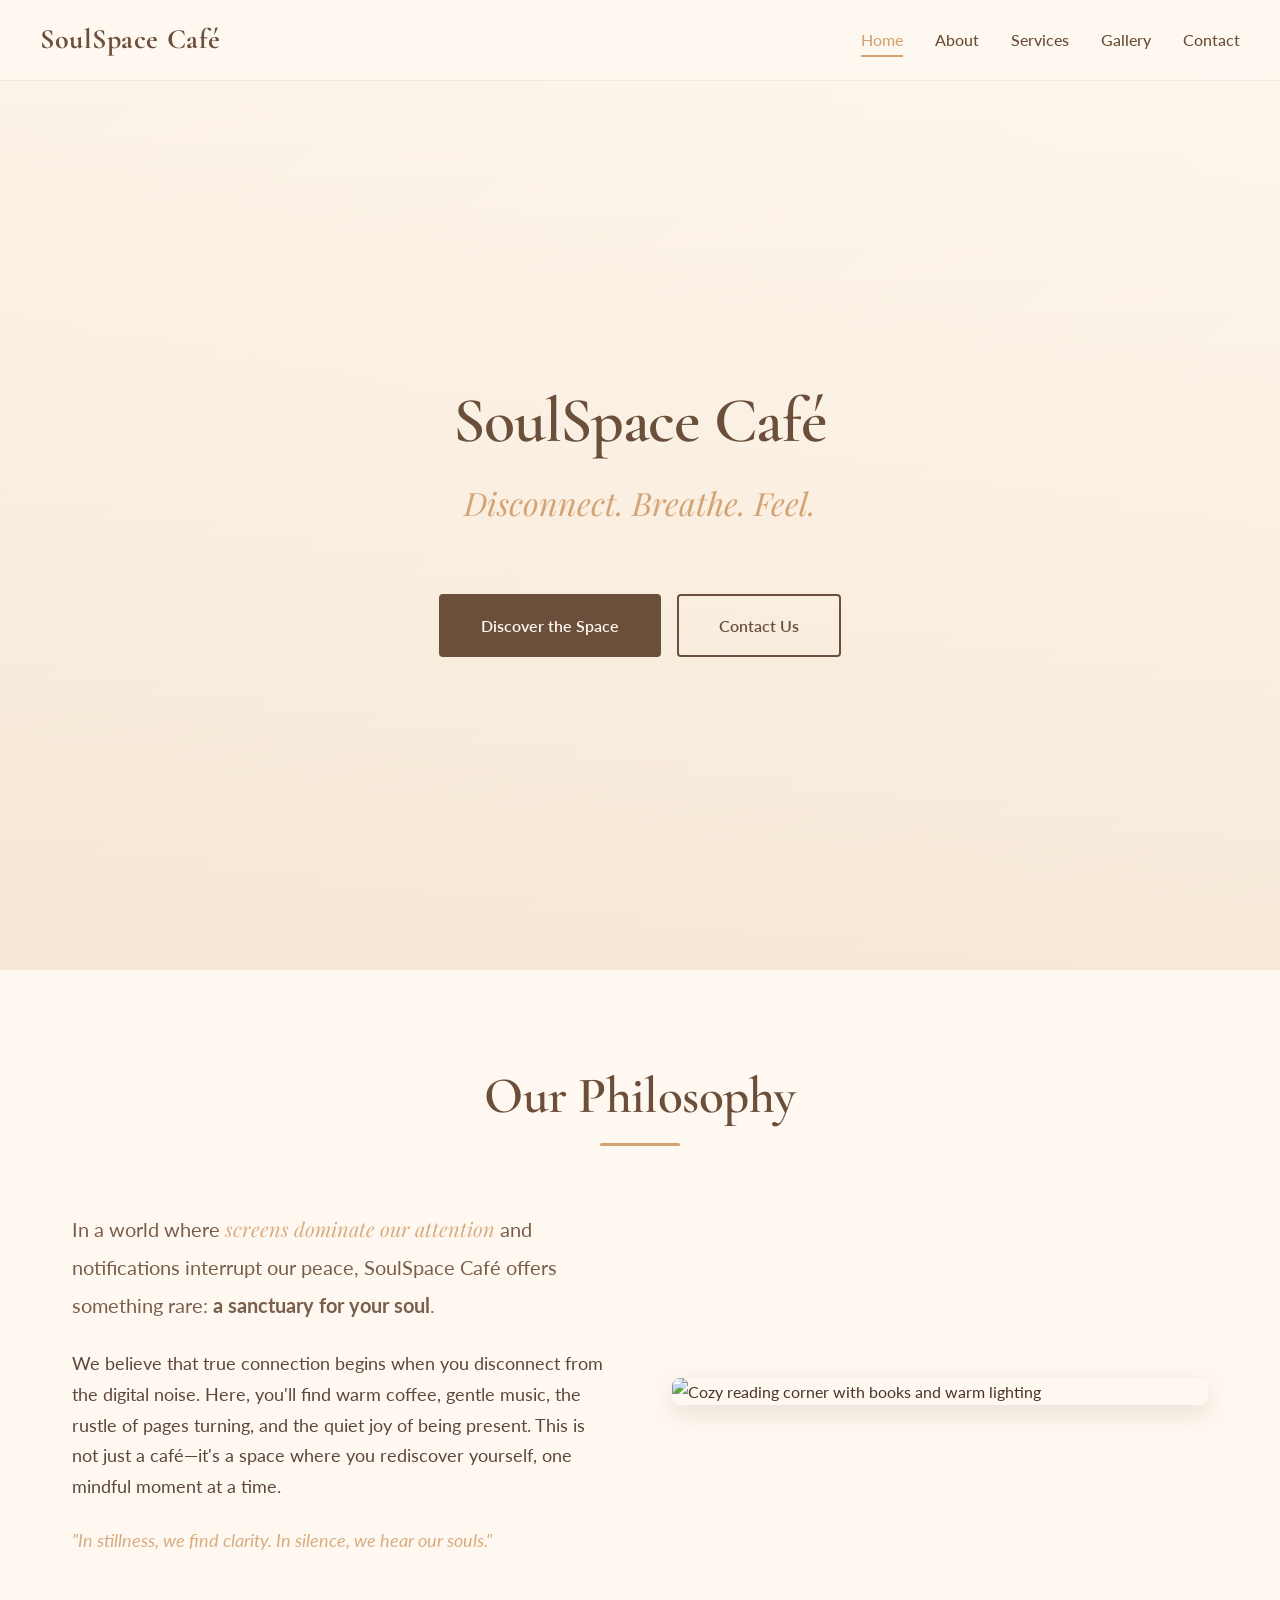
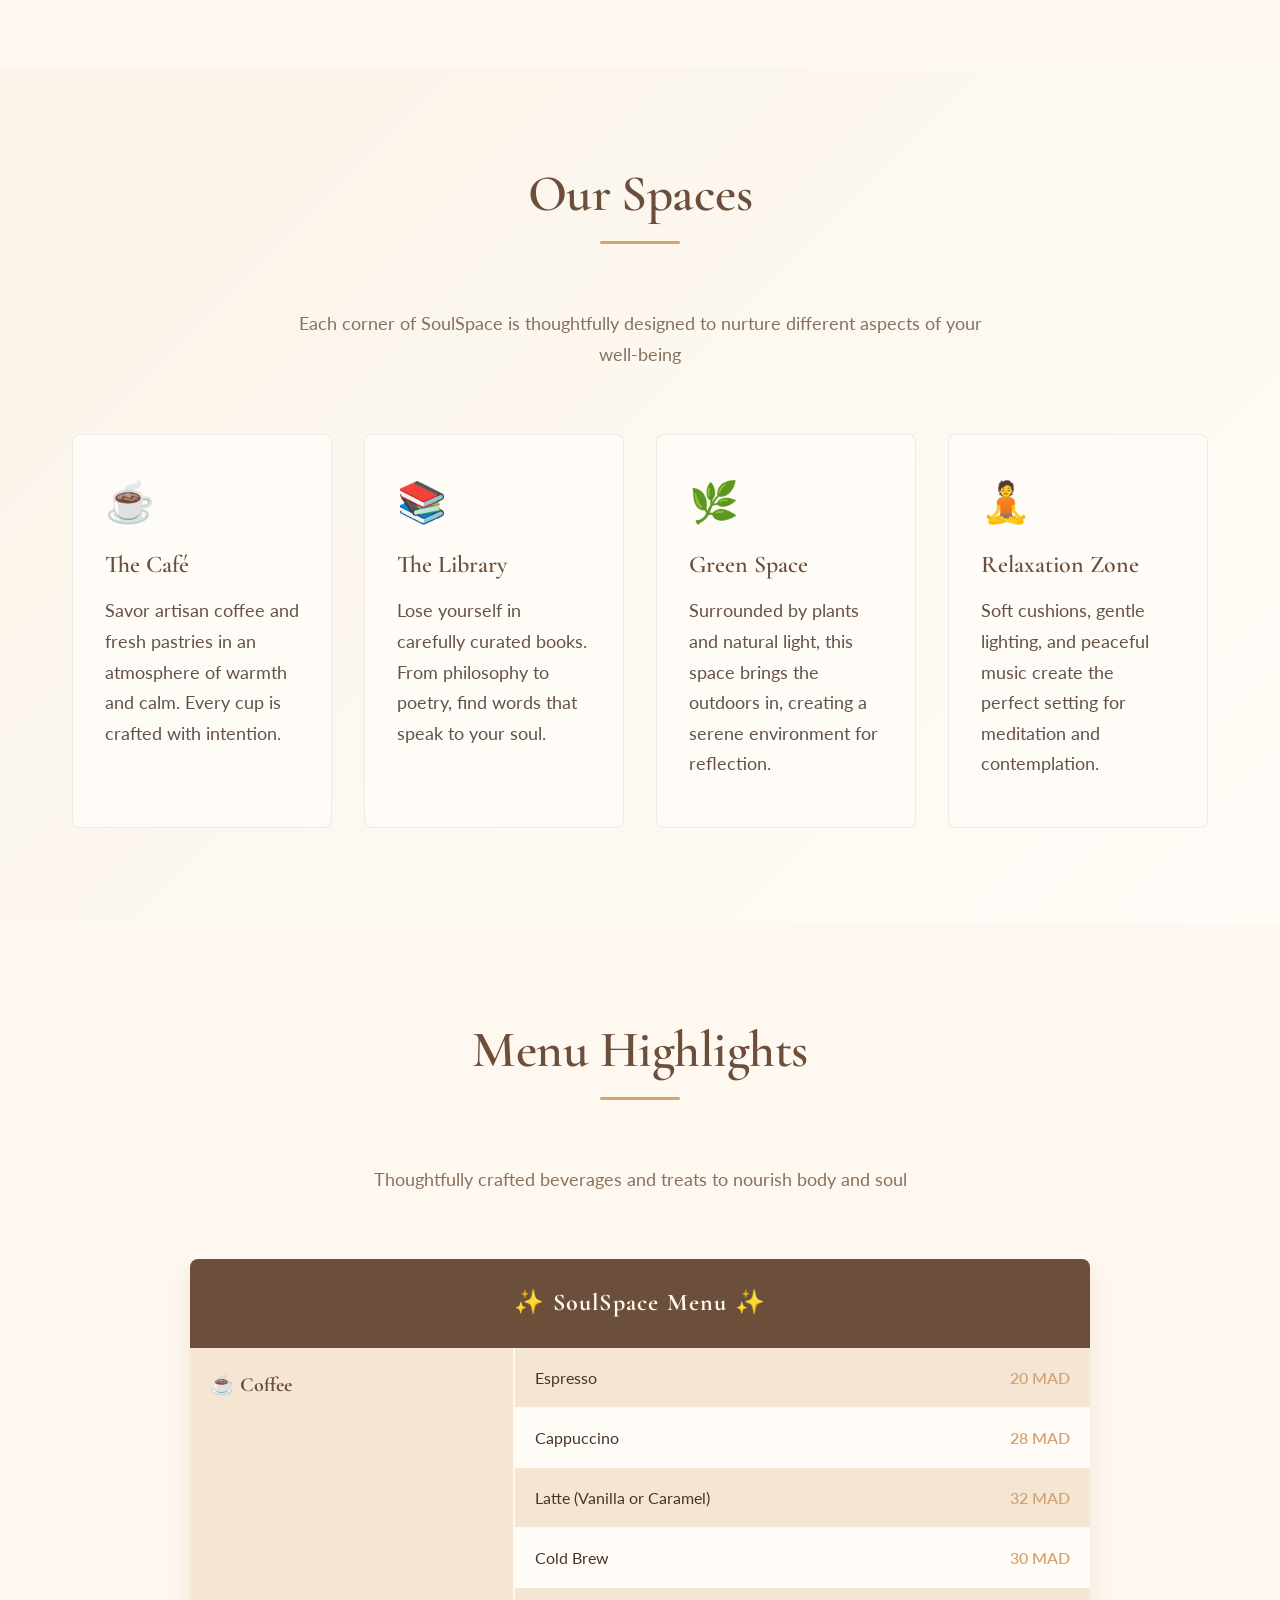
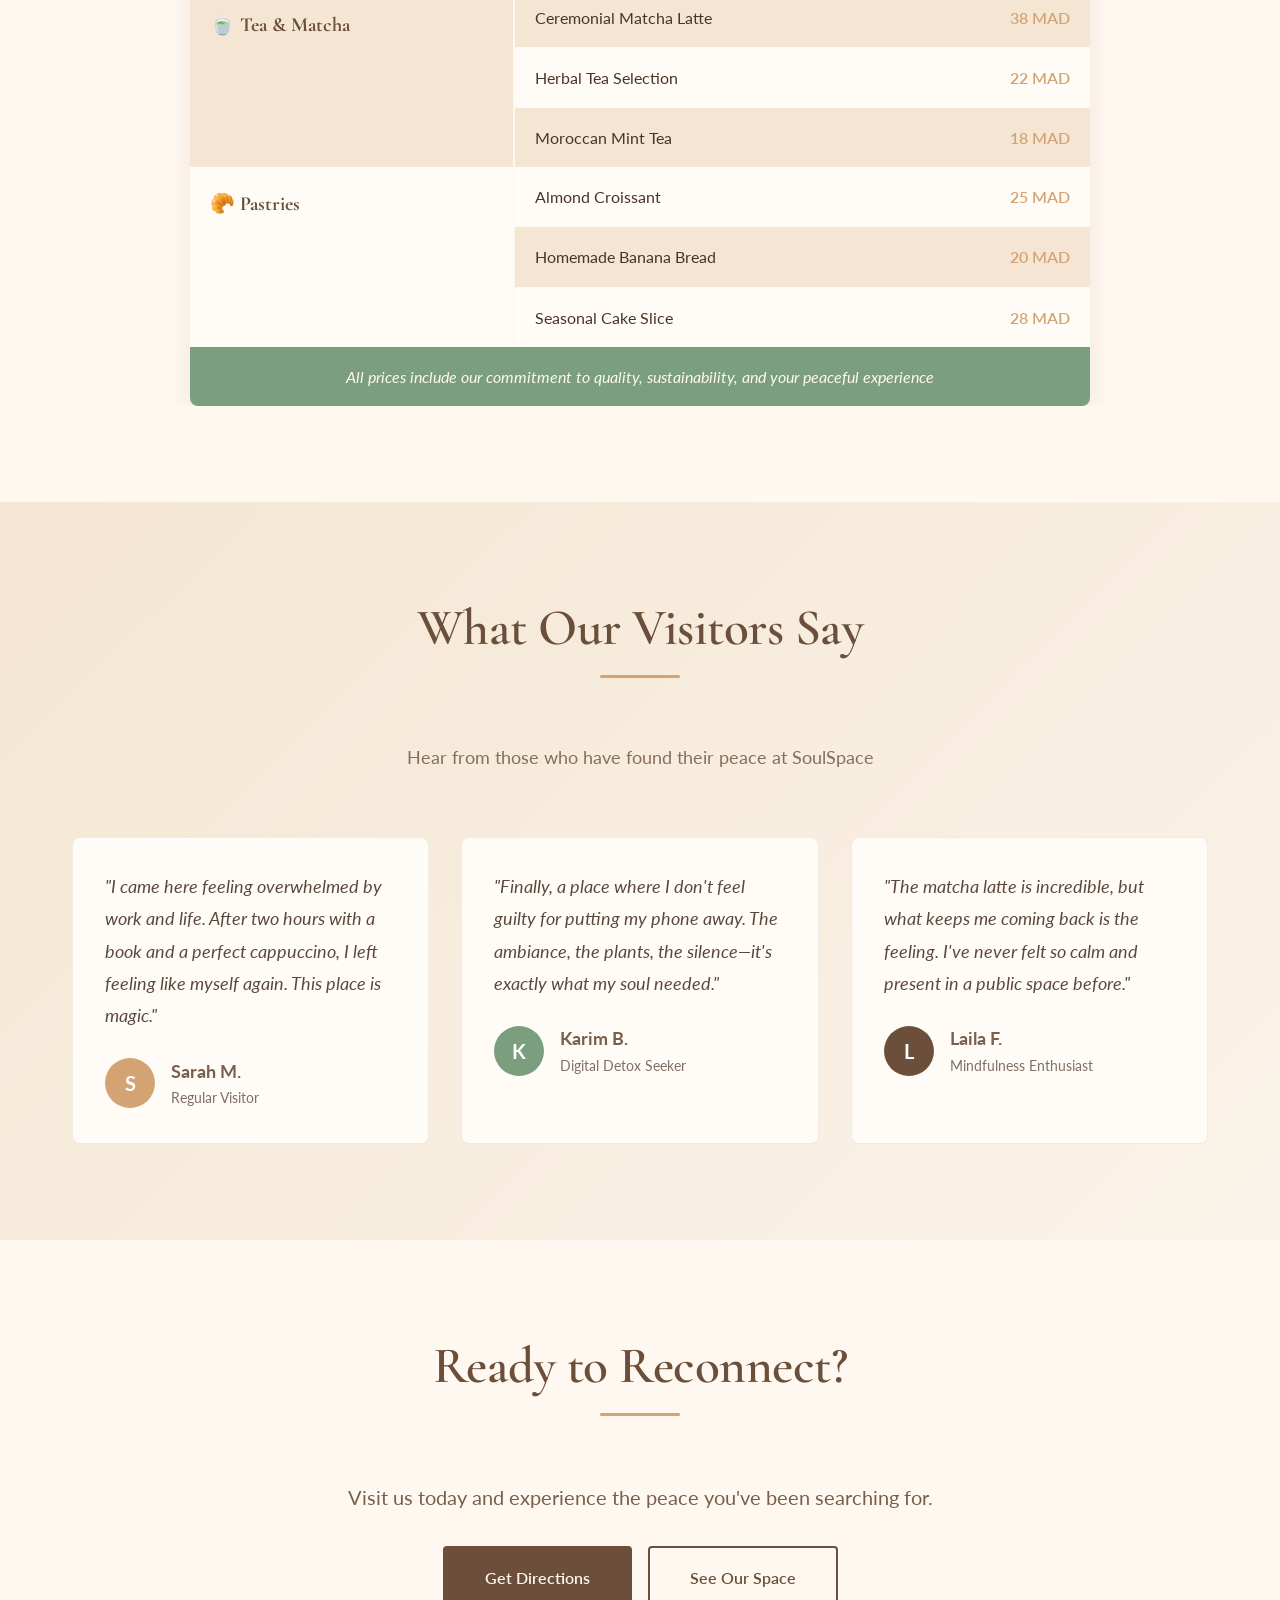
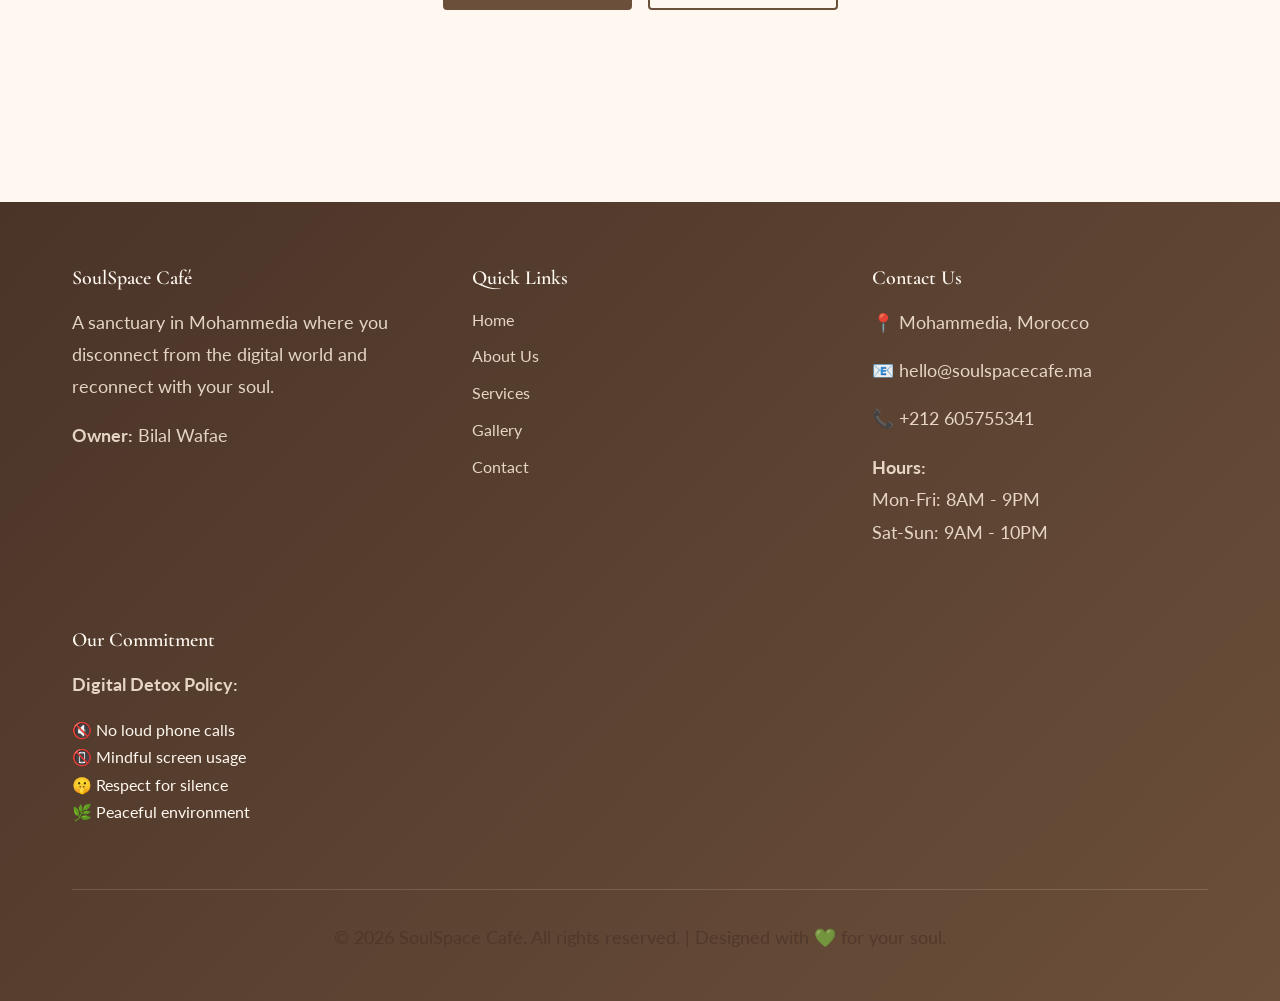
==== index.html @ 5d222eb5 "Add files via upload" ====
<!DOCTYPE html>
<html lang="en">

<head>
  <!-- Meta Tags -->
  <meta charset="UTF-8">
  <meta name="viewport" content="width=device-width, initial-scale=1.0">
  <meta http-equiv="X-UA-Compatible" content="IE=edge">

  <!-- SEO Meta Tags -->
  <title>SoulSpace Café - Disconnect. Breathe. Feel. | Mohammedia, Morocco</title>
  <meta name="description"
    content="A cozy café in Mohammedia where you disconnect from the digital world and reconnect with your soul. Experience mindful coffee, books, and peaceful moments.">
  <meta name="keywords"
    content="café, coffee, Mohammedia, Morocco, digital detox, peaceful café, cozy space, mindful coffee, reading space">
  <meta name="author" content="Bilal Wafae">

  <!-- Open Graph Meta Tags -->
  <meta property="og:title" content="SoulSpace Café - Disconnect. Breathe. Feel.">
  <meta property="og:description"
    content="A space to disconnect from the digital world and reconnect with your soul in Mohammedia, Morocco.">
  <meta property="og:type" content="website">
  <meta property="og:url" content="https://soulspacecafe.com">
  <meta property="og:image" content="images/soulspace-og-image.jpg">

  <!-- Favicon -->
  <link rel="icon" type="image/png" href="favicon.png">

  <!-- Google Fonts -->
  <link rel="preconnect" href="https://fonts.googleapis.com">
  <link rel="preconnect" href="https://fonts.gstatic.com" crossorigin>
  <link
    href="https://fonts.googleapis.com/css2?family=Cormorant+Garamond:wght@400;600;700&family=Lato:wght@300;400;700&family=Playfair+Display:ital,wght@0,400;1,400&display=swap"
    rel="stylesheet">

  <!-- Stylesheet -->
  <link rel="stylesheet" href="styles.css">
</head>

<body>
  <!-- Navigation Bar -->
  <nav class="navbar" id="navbar">
    <div class="nav-container">
      <a href="index.html" class="logo">SoulSpace Café</a>

      <!-- Mobile Menu Toggle -->
      <button class="menu-toggle" id="menuToggle" aria-label="Toggle navigation menu">
        <span></span>
        <span></span>
        <span></span>
      </button>

      <!-- Navigation Links -->
      <ul class="nav-links" id="navLinks">
        <li><a href="index.html" class="active">Home</a></li>
        <li><a href="about.html">About</a></li>
        <li><a href="services.html">Services</a></li>
        <li><a href="gallery.html">Gallery</a></li>
        <li><a href="contact.html">Contact</a></li>
      </ul>
    </div>
  </nav>

  <!-- Hero Section -->
  <section class="hero">
    <!-- Background Video -->
    <video class="hero-video" autoplay muted loop playsinline>
      <source src="videos/cafe-ambiance.mp4" type="video/mp4">
      <!-- Fallback image if video doesn't load -->
      <img src="images/hero-fallback.jpg" alt="Cozy café atmosphere" class="hero-background">
    </video>

    <!-- Overlay -->
    <div class="hero-overlay"></div>

    <!-- Hero Content -->
    <div class="hero-content">
      <h1 class="hero-title">SoulSpace Café</h1>
      <p class="hero-subtitle">Disconnect. Breathe. Feel.</p>
      <div class="hero-buttons">
        <a href="#philosophy" class="btn btn-primary">Discover the Space</a>
        <a href="contact.html" class="btn btn-secondary">Contact Us</a>
      </div>
    </div>
  </section>

  <!-- Our Philosophy Section -->
  <section id="philosophy" class="section">
    <div class="container">
      <h2 class="section-title">Our Philosophy</h2>
      <div class="grid grid-2" style="align-items: center; gap: 4rem;">
        <!-- Philosophy Text -->
        <div class="reveal">
          <p style="font-size: 1.25rem; line-height: 1.9; color: var(--brown);">
            In a world where <span class="accent-text">screens dominate our attention</span> and
            notifications interrupt our peace, SoulSpace Café offers something rare:
            <strong>a sanctuary for your soul</strong>.
          </p>
          <p style="margin-top: 1.5rem;">
            We believe that true connection begins when you disconnect from the digital noise.
            Here, you'll find warm coffee, gentle music, the rustle of pages turning,
            and the quiet joy of being present. This is not just a café—it's a space where
            you rediscover yourself, one mindful moment at a time.
          </p>
          <p style="margin-top: 1.5rem; font-style: italic; color: var(--terracotta);">
            "In stillness, we find clarity. In silence, we hear our souls."
          </p>
        </div>

        <!-- Philosophy Image -->
        <div class="reveal" style="animation-delay: 0.2s;">
          <img src="images/philosophy-cozy-corner.jpg" alt="Cozy reading corner with books and warm lighting"
            class="img-responsive img-rounded img-shadow" loading="lazy">
        </div>
      </div>
    </div>
  </section>

  <!-- Our Spaces Section -->
  <section id="spaces" class="section"
    style="background: linear-gradient(135deg, var(--soft-beige) 0%, var(--warm-white) 100%);">
    <div class="container">
      <h2 class="section-title">Our Spaces</h2>
      <p class="section-subtitle">
        Each corner of SoulSpace is thoughtfully designed to nurture different aspects of your well-being
      </p>

      <div class="grid grid-4">
        <!-- Café Space -->
        <div class="card reveal">
          <div class="card-icon">☕</div>
          <h3 class="card-title">The Café</h3>
          <p class="card-text">
            Savor artisan coffee and fresh pastries in an atmosphere of warmth and calm.
            Every cup is crafted with intention.
          </p>
        </div>

        <!-- Library Space -->
        <div class="card reveal" style="animation-delay: 0.1s;">
          <div class="card-icon">📚</div>
          <h3 class="card-title">The Library</h3>
          <p class="card-text">
            Lose yourself in carefully curated books. From philosophy to poetry,
            find words that speak to your soul.
          </p>
        </div>

        <!-- Green Space -->
        <div class="card reveal" style="animation-delay: 0.2s;">
          <div class="card-icon">🌿</div>
          <h3 class="card-title">Green Space</h3>
          <p class="card-text">
            Surrounded by plants and natural light, this space brings the outdoors in,
            creating a serene environment for reflection.
          </p>
        </div>

        <!-- Relaxation Zone -->
        <div class="card reveal" style="animation-delay: 0.3s;">
          <div class="card-icon">🧘</div>
          <h3 class="card-title">Relaxation Zone</h3>
          <p class="card-text">
            Soft cushions, gentle lighting, and peaceful music create the perfect
            setting for meditation and contemplation.
          </p>
        </div>
      </div>
    </div>
  </section>

  <!-- Menu Preview Section -->
  <section id="menu-preview" class="section">
    <div class="container">
      <h2 class="section-title">Menu Highlights</h2>
      <p class="section-subtitle">
        Thoughtfully crafted beverages and treats to nourish body and soul
      </p>

      <!-- Menu Table with colspan/rowspan -->
      <div style="overflow-x: auto; margin-top: 3rem;">
        <table
          style="width: 100%; max-width: 900px; margin: 0 auto; border-collapse: collapse; background: var(--warm-white); border-radius: 8px; overflow: hidden; box-shadow: 0 8px 25px rgba(107, 79, 58, 0.1);">
          <thead>
            <tr style="background: var(--brown); color: var(--cream);">
              <th colspan="3"
                style="padding: 1.5rem; text-align: center; font-family: var(--font-display); font-size: 1.5rem; letter-spacing: 0.05em;">
                ✨ SoulSpace Menu ✨
              </th>
            </tr>
          </thead>
          <tbody>
            <!-- Coffee Section -->
            <tr style="background: var(--beige);">
              <td rowspan="4"
                style="padding: 1.25rem; font-weight: 700; color: var(--brown); border-right: 2px solid var(--cream); vertical-align: top; font-family: var(--font-display); font-size: 1.25rem;">
                ☕ Coffee
              </td>
              <td style="padding: 1rem 1.25rem; border-bottom: 1px solid var(--cream);">
                Espresso
              </td>
              <td
                style="padding: 1rem 1.25rem; text-align: right; color: var(--terracotta); font-weight: 600; border-bottom: 1px solid var(--cream);">
                20 MAD
              </td>
            </tr>
            <tr style="background: var(--warm-white);">
              <td style="padding: 1rem 1.25rem; border-bottom: 1px solid var(--cream);">
                Cappuccino
              </td>
              <td
                style="padding: 1rem 1.25rem; text-align: right; color: var(--terracotta); font-weight: 600; border-bottom: 1px solid var(--cream);">
                28 MAD
              </td>
            </tr>
            <tr style="background: var(--beige);">
              <td style="padding: 1rem 1.25rem; border-bottom: 1px solid var(--cream);">
                Latte (Vanilla or Caramel)
              </td>
              <td
                style="padding: 1rem 1.25rem; text-align: right; color: var(--terracotta); font-weight: 600; border-bottom: 1px solid var(--cream);">
                32 MAD
              </td>
            </tr>
            <tr style="background: var(--warm-white);">
              <td style="padding: 1rem 1.25rem;">
                Cold Brew
              </td>
              <td style="padding: 1rem 1.25rem; text-align: right; color: var(--terracotta); font-weight: 600;">
                30 MAD
              </td>
            </tr>

            <!-- Tea & Matcha Section -->
            <tr style="background: var(--beige);">
              <td rowspan="3"
                style="padding: 1.25rem; font-weight: 700; color: var(--brown); border-right: 2px solid var(--cream); vertical-align: top; font-family: var(--font-display); font-size: 1.25rem;">
                🍵 Tea & Matcha
              </td>
              <td style="padding: 1rem 1.25rem; border-bottom: 1px solid var(--cream);">
                Ceremonial Matcha Latte
              </td>
              <td
                style="padding: 1rem 1.25rem; text-align: right; color: var(--terracotta); font-weight: 600; border-bottom: 1px solid var(--cream);">
                38 MAD
              </td>
            </tr>
            <tr style="background: var(--warm-white);">
              <td style="padding: 1rem 1.25rem; border-bottom: 1px solid var(--cream);">
                Herbal Tea Selection
              </td>
              <td
                style="padding: 1rem 1.25rem; text-align: right; color: var(--terracotta); font-weight: 600; border-bottom: 1px solid var(--cream);">
                22 MAD
              </td>
            </tr>
            <tr style="background: var(--beige);">
              <td style="padding: 1rem 1.25rem;">
                Moroccan Mint Tea
              </td>
              <td style="padding: 1rem 1.25rem; text-align: right; color: var(--terracotta); font-weight: 600;">
                18 MAD
              </td>
            </tr>

            <!-- Pastries Section -->
            <tr style="background: var(--warm-white);">
              <td rowspan="3"
                style="padding: 1.25rem; font-weight: 700; color: var(--brown); border-right: 2px solid var(--cream); vertical-align: top; font-family: var(--font-display); font-size: 1.25rem;">
                🥐 Pastries
              </td>
              <td style="padding: 1rem 1.25rem; border-bottom: 1px solid var(--cream);">
                Almond Croissant
              </td>
              <td
                style="padding: 1rem 1.25rem; text-align: right; color: var(--terracotta); font-weight: 600; border-bottom: 1px solid var(--cream);">
                25 MAD
              </td>
            </tr>
            <tr style="background: var(--beige);">
              <td style="padding: 1rem 1.25rem; border-bottom: 1px solid var(--cream);">
                Homemade Banana Bread
              </td>
              <td
                style="padding: 1rem 1.25rem; text-align: right; color: var(--terracotta); font-weight: 600; border-bottom: 1px solid var(--cream);">
                20 MAD
              </td>
            </tr>
            <tr style="background: var(--warm-white);">
              <td style="padding: 1rem 1.25rem;">
                Seasonal Cake Slice
              </td>
              <td style="padding: 1rem 1.25rem; text-align: right; color: var(--terracotta); font-weight: 600;">
                28 MAD
              </td>
            </tr>
          </tbody>
          <tfoot>
            <tr style="background: var(--green); color: var(--cream);">
              <td colspan="3" style="padding: 1rem; text-align: center; font-style: italic;">
                All prices include our commitment to quality, sustainability, and your peaceful experience
              </td>
            </tr>
          </tfoot>
        </table>
      </div>
    </div>
  </section>

  <!-- Testimonials Section -->
  <section id="testimonials" class="section"
    style="background: linear-gradient(135deg, var(--beige) 0%, var(--soft-beige) 100%);">
    <div class="container">
      <h2 class="section-title">What Our Visitors Say</h2>
      <p class="section-subtitle">
        Hear from those who have found their peace at SoulSpace
      </p>

      <div class="grid grid-3" style="margin-top: 3rem;">
        <!-- Testimonial 1 -->
        <div class="card reveal">
          <p style="font-style: italic; color: var(--dark-brown); margin-bottom: 1.5rem; line-height: 1.8;">
            "I came here feeling overwhelmed by work and life. After two hours with a book
            and a perfect cappuccino, I left feeling like myself again. This place is magic."
          </p>
          <div style="display: flex; align-items: center; gap: 1rem;">
            <div
              style="width: 50px; height: 50px; border-radius: 50%; background: var(--terracotta); display: flex; align-items: center; justify-content: center; color: white; font-weight: 700; font-size: 1.25rem;">
              S
            </div>
            <div>
              <p style="font-weight: 700; margin: 0; color: var(--brown);">Sarah M.</p>
              <p style="font-size: 0.9rem; margin: 0; opacity: 0.7;">Regular Visitor</p>
            </div>
          </div>
        </div>

        <!-- Testimonial 2 -->
        <div class="card reveal" style="animation-delay: 0.1s;">
          <p style="font-style: italic; color: var(--dark-brown); margin-bottom: 1.5rem; line-height: 1.8;">
            "Finally, a place where I don't feel guilty for putting my phone away.
            The ambiance, the plants, the silence—it's exactly what my soul needed."
          </p>
          <div style="display: flex; align-items: center; gap: 1rem;">
            <div
              style="width: 50px; height: 50px; border-radius: 50%; background: var(--green); display: flex; align-items: center; justify-content: center; color: white; font-weight: 700; font-size: 1.25rem;">
              K
            </div>
            <div>
              <p style="font-weight: 700; margin: 0; color: var(--brown);">Karim B.</p>
              <p style="font-size: 0.9rem; margin: 0; opacity: 0.7;">Digital Detox Seeker</p>
            </div>
          </div>
        </div>

        <!-- Testimonial 3 -->
        <div class="card reveal" style="animation-delay: 0.2s;">
          <p style="font-style: italic; color: var(--dark-brown); margin-bottom: 1.5rem; line-height: 1.8;">
            "The matcha latte is incredible, but what keeps me coming back is the feeling.
            I've never felt so calm and present in a public space before."
          </p>
          <div style="display: flex; align-items: center; gap: 1rem;">
            <div
              style="width: 50px; height: 50px; border-radius: 50%; background: var(--brown); display: flex; align-items: center; justify-content: center; color: white; font-weight: 700; font-size: 1.25rem;">
              L
            </div>
            <div>
              <p style="font-weight: 700; margin: 0; color: var(--brown);">Laila F.</p>
              <p style="font-size: 0.9rem; margin: 0; opacity: 0.7;">Mindfulness Enthusiast</p>
            </div>
          </div>
        </div>
      </div>
    </div>
  </section>

  <!-- Call to Action Section -->
  <section class="section">
    <div class="container" style="text-align: center;">
      <h2 class="section-title">Ready to Reconnect?</h2>
      <p style="font-size: 1.25rem; max-width: 600px; margin: 0 auto 2rem; color: var(--brown);">
        Visit us today and experience the peace you've been searching for.
      </p>
      <div style="display: flex; gap: 1rem; justify-content: center; flex-wrap: wrap;">
        <a href="contact.html" class="btn btn-primary">Get Directions</a>
        <a href="gallery.html" class="btn btn-secondary">See Our Space</a>
      </div>
    </div>
  </section>

  <!-- Footer -->
  <footer class="footer">
    <div class="container">
      <div class="footer-content">
        <!-- About Section -->
        <div class="footer-section">
          <h3>SoulSpace Café</h3>
          <p>
            A sanctuary in Mohammedia where you disconnect from the digital world
            and reconnect with your soul.
          </p>
          <p style="margin-top: 1rem;">
            <strong>Owner:</strong> Bilal Wafae
          </p>
        </div>

        <!-- Quick Links -->
        <div class="footer-section">
          <h3>Quick Links</h3>
          <ul class="footer-links">
            <li><a href="index.html">Home</a></li>
            <li><a href="about.html">About Us</a></li>
            <li><a href="services.html">Services</a></li>
            <li><a href="gallery.html">Gallery</a></li>
            <li><a href="contact.html">Contact</a></li>
          </ul>
        </div>

        <!-- Contact Info -->
        <div class="footer-section">
          <h3>Contact Us</h3>
          <p>📍 Mohammedia, Morocco</p>
          <p>📧 hello@soulspacecafe.ma</p>
          <p>📞 +212 605755341</p>
          <p style="margin-top: 1rem;">
            <strong>Hours:</strong><br>
            Mon-Fri: 8AM - 9PM<br>
            Sat-Sun: 9AM - 10PM
          </p>
        </div>

        <!-- Digital Detox Policy -->
        <div class="footer-section">
          <h3>Our Commitment</h3>
          <p><strong>Digital Detox Policy:</strong></p>
          <ul style="list-style: none; margin-top: 0.5rem;">
            <li>🔇 No loud phone calls</li>
            <li>📵 Mindful screen usage</li>
            <li>🤫 Respect for silence</li>
            <li>🌿 Peaceful environment</li>
          </ul>
        </div>
      </div>

      <div class="footer-bottom">
        <p>&copy; 2026 SoulSpace Café. All rights reserved. | Designed with 💚 for your soul.</p>
      </div>
    </div>
  </footer>

  <!-- JavaScript -->
  <script>
    // Mobile Menu Toggle
    const menuToggle = document.getElementById('menuToggle');
    const navLinks = document.getElementById('navLinks');

    menuToggle.addEventListener('click', () => {
      navLinks.classList.toggle('active');
    });

    // Navbar scroll effect
    const navbar = document.getElementById('navbar');
    window.addEventListener('scroll', () => {
      if (window.scrollY > 50) {
        navbar.classList.add('scrolled');
      } else {
        navbar.classList.remove('scrolled');
      }
    });

    // Scroll reveal animation
    const revealElements = document.querySelectorAll('.reveal');

    const revealOnScroll = () => {
      const windowHeight = window.innerHeight;

      revealElements.forEach(element => {
        const elementTop = element.getBoundingClientRect().top;
        const revealPoint = 100;

        if (elementTop < windowHeight - revealPoint) {
          element.classList.add('active');
        }
      });
    };

    window.addEventListener('scroll', revealOnScroll);
    revealOnScroll(); // Initial check on page load

    // Smooth scroll for anchor links
    document.querySelectorAll('a[href^="#"]').forEach(anchor => {
      anchor.addEventListener('click', function (e) {
        e.preventDefault();
        const target = document.querySelector(this.getAttribute('href'));
        if (target) {
          target.scrollIntoView({
            behavior: 'smooth',
            block: 'start'
          });
        }
      });
    });
  </script>
</body>

</html>
---- styles.css ----
/* =====================================================
   SoulSpace Café - Main Stylesheet
   A warm, calm, and emotionally resonant design system
   ===================================================== */

/* =====================================================
   CSS Variables - Design System
   ===================================================== */
:root {
  /* Color Palette - Warm & Natural */
  --beige: #F5E6D3;
  --brown: #6B4F3A;
  --green: #7A9E7E;
  --cream: #FFF8F0;
  --terracotta: #D4A373;
  
  /* Extended Palette */
  --dark-brown: #4A3428;
  --light-green: #A8C4A6;
  --soft-beige: #FAF3E9;
  --warm-white: #FFFCF7;
  
  /* Typography Scale */
  --font-display: 'Cormorant Garamond', serif;
  --font-body: 'Lato', sans-serif;
  --font-accent: 'Playfair Display', serif;
  
  /* Spacing System */
  --space-xs: 0.5rem;
  --space-sm: 1rem;
  --space-md: 2rem;
  --space-lg: 4rem;
  --space-xl: 6rem;
  
  /* Layout */
  --container-width: 1200px;
  --border-radius: 4px;
  --transition: all 0.4s cubic-bezier(0.4, 0, 0.2, 1);
}

/* =====================================================
   Reset & Base Styles
   ===================================================== */
* {
  margin: 0;
  padding: 0;
  box-sizing: border-box;
}

html {
  scroll-behavior: smooth;
  font-size: 16px;
}

body {
  font-family: var(--font-body);
  background-color: var(--cream);
  color: var(--dark-brown);
  line-height: 1.7;
  overflow-x: hidden;
  /* Push content below the fixed navbar (height ~70px) */
  padding-top: 70px;
}

/* =====================================================
   Typography System
   ===================================================== */
h1, h2, h3, h4, h5, h6 {
  font-family: var(--font-display);
  font-weight: 600;
  line-height: 1.2;
  color: var(--brown);
  margin-bottom: var(--space-sm);
}

h1 {
  font-size: clamp(2.5rem, 5vw, 4.5rem);
  letter-spacing: -0.02em;
}

h2 {
  font-size: clamp(2rem, 4vw, 3.5rem);
  letter-spacing: -0.01em;
}

h3 {
  font-size: clamp(1.5rem, 3vw, 2.5rem);
}

h4 {
  font-size: clamp(1.25rem, 2.5vw, 2rem);
}

p {
  margin-bottom: var(--space-sm);
  font-size: clamp(1rem, 1.5vw, 1.125rem);
  color: var(--dark-brown);
  opacity: 0.9;
}

.accent-text {
  font-family: var(--font-accent);
  font-style: italic;
  color: var(--terracotta);
}

/* =====================================================
   Navigation Bar
   ===================================================== */
.navbar {
  position: fixed;
  top: 0;
  left: 0;
  width: 100%;
  background: rgba(255, 248, 240, 0.95);
  backdrop-filter: blur(10px);
  padding: var(--space-sm) var(--space-md);
  z-index: 1000;
  border-bottom: 1px solid rgba(107, 79, 58, 0.1);
  transition: var(--transition);
}

.navbar.scrolled {
  box-shadow: 0 4px 20px rgba(107, 79, 58, 0.08);
}

.nav-container {
  max-width: var(--container-width);
  margin: 0 auto;
  display: flex;
  justify-content: space-between;
  align-items: center;
}

.logo {
  font-family: var(--font-display);
  font-size: 1.75rem;
  color: var(--brown);
  text-decoration: none;
  font-weight: 700;
  letter-spacing: 0.02em;
  transition: var(--transition);
}

.logo:hover {
  color: var(--terracotta);
}

.nav-links {
  display: flex;
  gap: var(--space-md);
  list-style: none;
}

.nav-links a {
  color: var(--brown);
  text-decoration: none;
  font-weight: 500;
  font-size: 1rem;
  position: relative;
  padding: 0.5rem 0;
  transition: var(--transition);
}

.nav-links a::after {
  content: '';
  position: absolute;
  bottom: 0;
  left: 0;
  width: 0;
  height: 2px;
  background: var(--terracotta);
  transition: width 0.3s ease;
}

.nav-links a:hover::after,
.nav-links a.active::after {
  width: 100%;
}

.nav-links a:hover,
.nav-links a.active {
  color: var(--terracotta);
}

/* Mobile Menu Toggle */
.menu-toggle {
  display: none;
  flex-direction: column;
  gap: 5px;
  background: none;
  border: none;
  cursor: pointer;
  padding: 0.5rem;
}

.menu-toggle span {
  width: 25px;
  height: 2px;
  background: var(--brown);
  transition: var(--transition);
}

/* =====================================================
   Hero Section
   ===================================================== */
.hero {
  position: relative;
  height: 100vh;
  display: flex;
  align-items: center;
  justify-content: center;
  overflow: hidden;
  background: linear-gradient(135deg, var(--beige) 0%, var(--cream) 100%);
}

.hero-background {
  position: absolute;
  top: 0;
  left: 0;
  width: 100%;
  height: 100%;
  object-fit: cover;
  opacity: 0.3;
  filter: grayscale(20%);
}

.hero-video {
  position: absolute;
  top: 0;
  left: 0;
  width: 100%;
  height: 100%;
  object-fit: cover;
  opacity: 0.4;
}

.hero-overlay {
  position: absolute;
  top: 0;
  left: 0;
  width: 100%;
  height: 100%;
  background: linear-gradient(
    to bottom,
    rgba(255, 248, 240, 0.7) 0%,
    rgba(245, 230, 211, 0.8) 100%
  );
}

.hero-content {
  position: relative;
  z-index: 2;
  text-align: center;
  max-width: 900px;
  padding: var(--space-md);
  animation: fadeInUp 1.2s ease-out;
}

.hero-title {
  color: var(--brown);
  margin-bottom: var(--space-sm);
  text-shadow: 2px 2px 4px rgba(255, 255, 255, 0.3);
}

.hero-subtitle {
  font-size: clamp(1.25rem, 2.5vw, 2rem);
  color: var(--terracotta);
  font-family: var(--font-accent);
  font-style: italic;
  margin-bottom: var(--space-lg);
  opacity: 0;
  animation: fadeInUp 1.2s ease-out 0.3s forwards;
}

.hero-buttons {
  display: flex;
  gap: var(--space-sm);
  justify-content: center;
  flex-wrap: wrap;
  opacity: 0;
  animation: fadeInUp 1.2s ease-out 0.6s forwards;
}

/* =====================================================
   Buttons
   ===================================================== */
.btn {
  display: inline-block;
  padding: 1rem 2.5rem;
  text-decoration: none;
  border-radius: var(--border-radius);
  font-weight: 600;
  font-size: 1rem;
  transition: var(--transition);
  cursor: pointer;
  border: 2px solid transparent;
  font-family: var(--font-body);
}

.btn-primary {
  background: var(--brown);
  color: var(--cream);
  border-color: var(--brown);
}

.btn-primary:hover {
  background: var(--dark-brown);
  transform: translateY(-2px);
  box-shadow: 0 8px 20px rgba(107, 79, 58, 0.2);
}

.btn-secondary {
  background: transparent;
  color: var(--brown);
  border-color: var(--brown);
}

.btn-secondary:hover {
  background: var(--brown);
  color: var(--cream);
  transform: translateY(-2px);
}

/* =====================================================
   Container & Sections
   ===================================================== */
.container {
  max-width: var(--container-width);
  margin: 0 auto;
  padding: 0 var(--space-md);
}

.section {
  padding: var(--space-xl) 0;
  position: relative;
}

.section-title {
  text-align: center;
  margin-bottom: var(--space-lg);
  position: relative;
}

.section-title::after {
  content: '';
  display: block;
  width: 80px;
  height: 3px;
  background: var(--terracotta);
  margin: var(--space-sm) auto 0;
  border-radius: 2px;
}

.section-subtitle {
  text-align: center;
  max-width: 700px;
  margin: 0 auto var(--space-lg);
  font-size: 1.125rem;
  color: var(--brown);
  opacity: 0.8;
}

/* =====================================================
   Grid System
   ===================================================== */
.grid {
  display: grid;
  gap: var(--space-md);
}

.grid-2 {
  grid-template-columns: repeat(auto-fit, minmax(300px, 1fr));
}

.grid-3 {
  grid-template-columns: repeat(auto-fit, minmax(280px, 1fr));
}

.grid-4 {
  grid-template-columns: repeat(auto-fit, minmax(250px, 1fr));
}

/* =====================================================
   Cards
   ===================================================== */
.card {
  background: var(--warm-white);
  border-radius: 8px;
  padding: var(--space-md);
  transition: var(--transition);
  border: 1px solid rgba(107, 79, 58, 0.1);
  position: relative;
  overflow: hidden;
}

.card::before {
  content: '';
  position: absolute;
  top: 0;
  left: 0;
  width: 100%;
  height: 4px;
  background: linear-gradient(90deg, var(--terracotta), var(--green));
  transform: scaleX(0);
  transition: transform 0.3s ease;
}

.card:hover {
  transform: translateY(-5px);
  box-shadow: 0 12px 30px rgba(107, 79, 58, 0.12);
}

.card:hover::before {
  transform: scaleX(1);
}

.card-icon {
  font-size: 2.5rem;
  margin-bottom: var(--space-sm);
  color: var(--terracotta);
}

.card-title {
  font-size: 1.5rem;
  margin-bottom: var(--space-sm);
  color: var(--brown);
}

.card-text {
  color: var(--dark-brown);
  opacity: 0.85;
}

/* =====================================================
   Images
   ===================================================== */
.img-responsive {
  width: 100%;
  height: auto;
  display: block;
}

.img-rounded {
  border-radius: 8px;
}

.img-shadow {
  box-shadow: 0 8px 25px rgba(107, 79, 58, 0.15);
}

/* =====================================================
   Forms
   ===================================================== */
.form-group {
  margin-bottom: var(--space-md);
}

.form-label {
  display: block;
  margin-bottom: var(--space-xs);
  color: var(--brown);
  font-weight: 600;
  font-size: 0.95rem;
}

.form-input,
.form-textarea,
.form-select {
  width: 100%;
  padding: 0.875rem 1.25rem;
  border: 2px solid rgba(107, 79, 58, 0.2);
  border-radius: var(--border-radius);
  font-family: var(--font-body);
  font-size: 1rem;
  background: var(--warm-white);
  color: var(--dark-brown);
  transition: var(--transition);
}

.form-input:focus,
.form-textarea:focus,
.form-select:focus {
  outline: none;
  border-color: var(--terracotta);
  box-shadow: 0 0 0 3px rgba(212, 163, 115, 0.1);
}

.form-textarea {
  resize: vertical;
  min-height: 150px;
}

/* =====================================================
   Footer
   ===================================================== */
.footer {
  background: linear-gradient(135deg, var(--dark-brown) 0%, var(--brown) 100%);
  color: var(--cream);
  padding: var(--space-lg) 0 var(--space-md);
  margin-top: var(--space-xl);
}

.footer-content {
  display: grid;
  grid-template-columns: repeat(auto-fit, minmax(250px, 1fr));
  gap: var(--space-lg);
  margin-bottom: var(--space-lg);
}

.footer-section h3 {
  color: var(--cream);
  margin-bottom: var(--space-sm);
  font-size: 1.25rem;
}

.footer-section p,
.footer-section a {
  color: var(--beige);
  opacity: 0.9;
  text-decoration: none;
  line-height: 1.8;
  transition: var(--transition);
}

.footer-section a:hover {
  color: var(--terracotta);
  opacity: 1;
}

.footer-links {
  list-style: none;
}

.footer-links li {
  margin-bottom: var(--space-xs);
}

.footer-bottom {
  text-align: center;
  padding-top: var(--space-md);
  border-top: 1px solid rgba(245, 230, 211, 0.2);
  color: var(--beige);
  opacity: 0.8;
}

/* =====================================================
   Animations
   ===================================================== */
@keyframes fadeInUp {
  from {
    opacity: 0;
    transform: translateY(30px);
  }
  to {
    opacity: 1;
    transform: translateY(0);
  }
}

@keyframes fadeIn {
  from {
    opacity: 0;
  }
  to {
    opacity: 1;
  }
}

.fade-in {
  animation: fadeIn 0.8s ease-out;
}

.fade-in-up {
  animation: fadeInUp 1s ease-out;
}

/* Scroll reveal animations */
.reveal {
  opacity: 0;
  transform: translateY(30px);
  transition: all 0.8s ease-out;
}

.reveal.active {
  opacity: 1;
  transform: translateY(0);
}

/* =====================================================
   Utility Classes
   ===================================================== */
.text-center {
  text-align: center;
}

.text-left {
  text-align: left;
}

.text-right {
  text-align: right;
}

.mt-sm { margin-top: var(--space-sm); }
.mt-md { margin-top: var(--space-md); }
.mt-lg { margin-top: var(--space-lg); }

.mb-sm { margin-bottom: var(--space-sm); }
.mb-md { margin-bottom: var(--space-md); }
.mb-lg { margin-bottom: var(--space-lg); }

.pt-sm { padding-top: var(--space-sm); }
.pt-md { padding-top: var(--space-md); }
.pt-lg { padding-top: var(--space-lg); }

.pb-sm { padding-bottom: var(--space-sm); }
.pb-md { padding-bottom: var(--space-md); }
.pb-lg { padding-bottom: var(--space-lg); }

/* =====================================================
   Responsive Design - Tablet
   ===================================================== */
@media (max-width: 768px) {
  :root {
    --space-lg: 3rem;
    --space-xl: 4rem;
  }
  
  .nav-links {
    position: fixed;
    top: 70px;
    left: -100%;
    flex-direction: column;
    background: rgba(255, 248, 240, 0.98);
    backdrop-filter: blur(10px);
    width: 100%;
    padding: var(--space-md);
    gap: var(--space-sm);
    transition: left 0.3s ease;
    box-shadow: 0 8px 20px rgba(107, 79, 58, 0.1);
  }
  
  .nav-links.active {
    left: 0;
  }
  
  .menu-toggle {
    display: flex;
  }
  
  .hero {
    height: 80vh;
  }
  
  .hero-buttons {
    flex-direction: column;
    align-items: center;
  }
  
  .grid-2,
  .grid-3,
  .grid-4 {
    grid-template-columns: 1fr;
  }
}

/* =====================================================
   Responsive Design - Mobile
   ===================================================== */
@media (max-width: 480px) {
  :root {
    font-size: 14px;
  }
  
  .navbar {
    padding: var(--space-sm);
  }
  
  .btn {
    padding: 0.875rem 2rem;
    width: 100%;
    text-align: center;
  }
  
  .section {
    padding: var(--space-md) 0;
  }
}

/* =====================================================
   Print Styles
   ===================================================== */
@media print {
  .navbar,
  .footer,
  .hero-buttons,
  .btn {
    display: none;
  }
  
  body {
    background: white;
    color: black;
  }
}
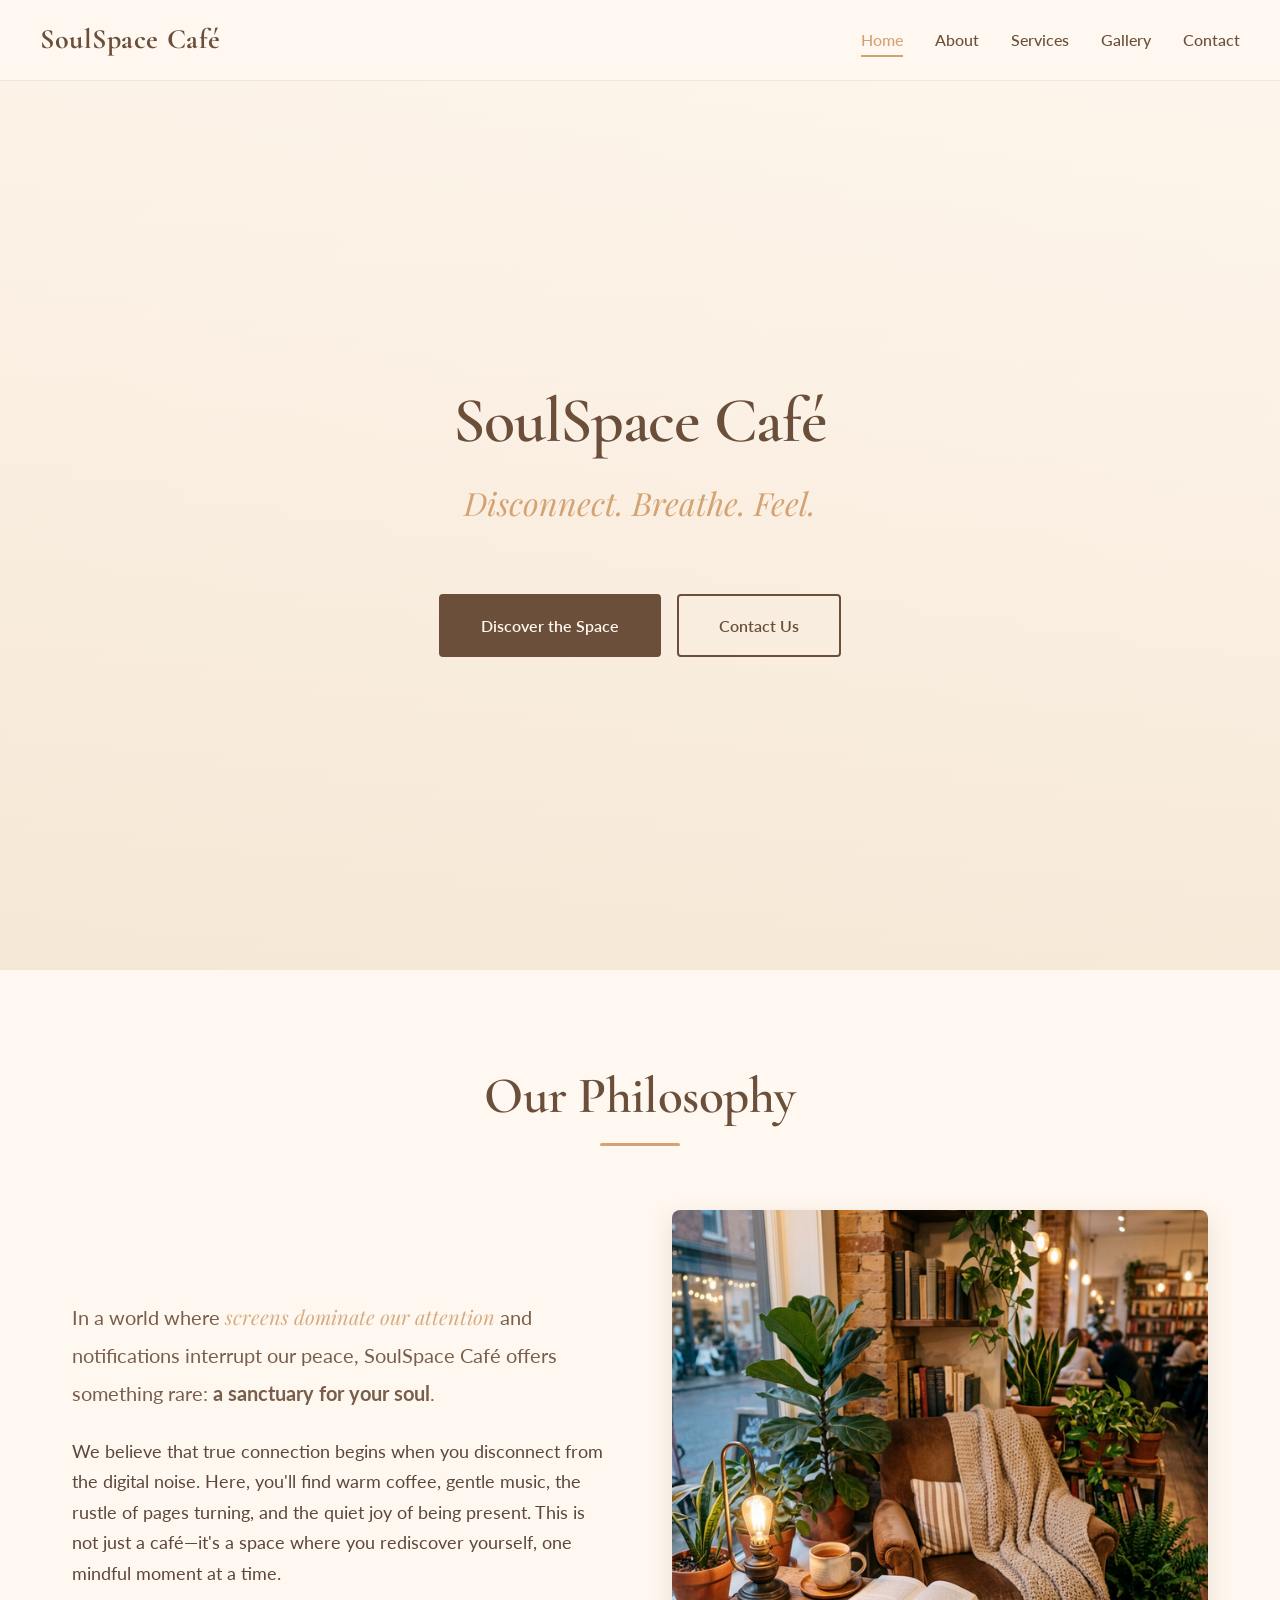
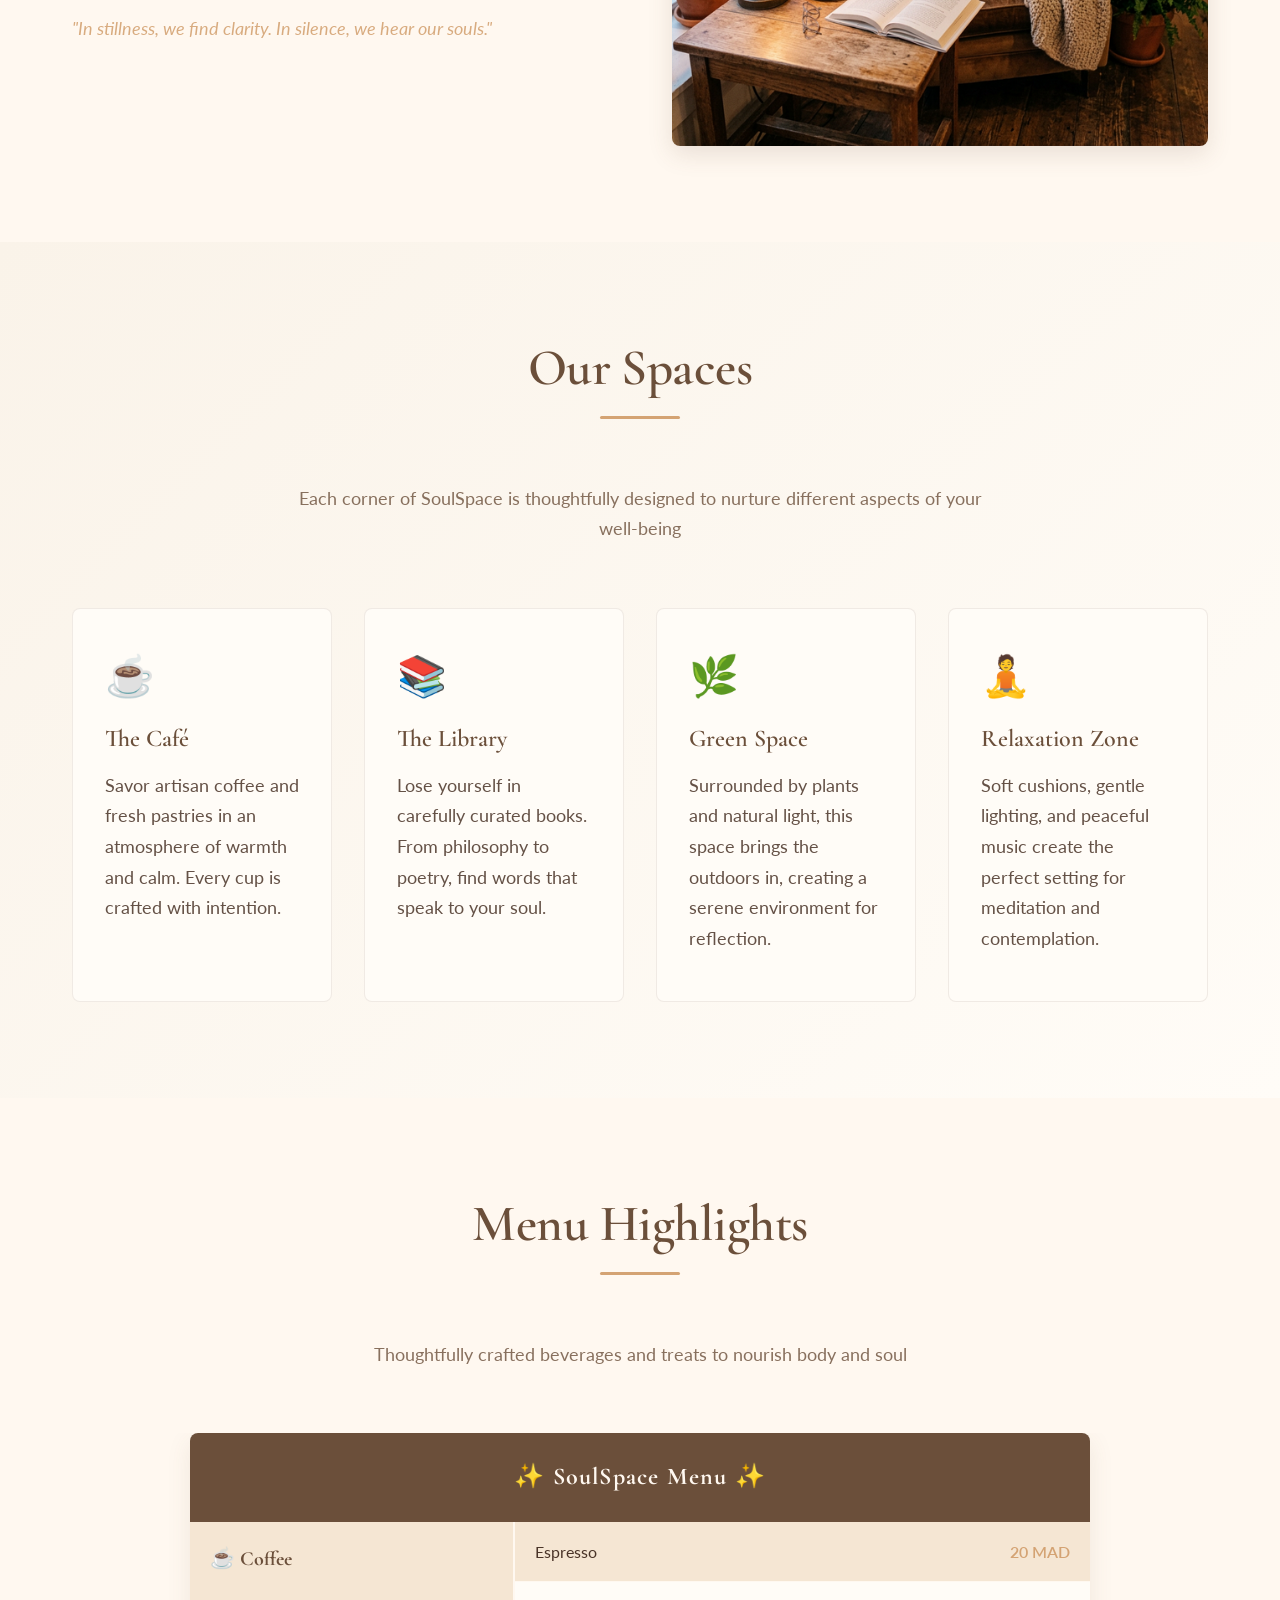
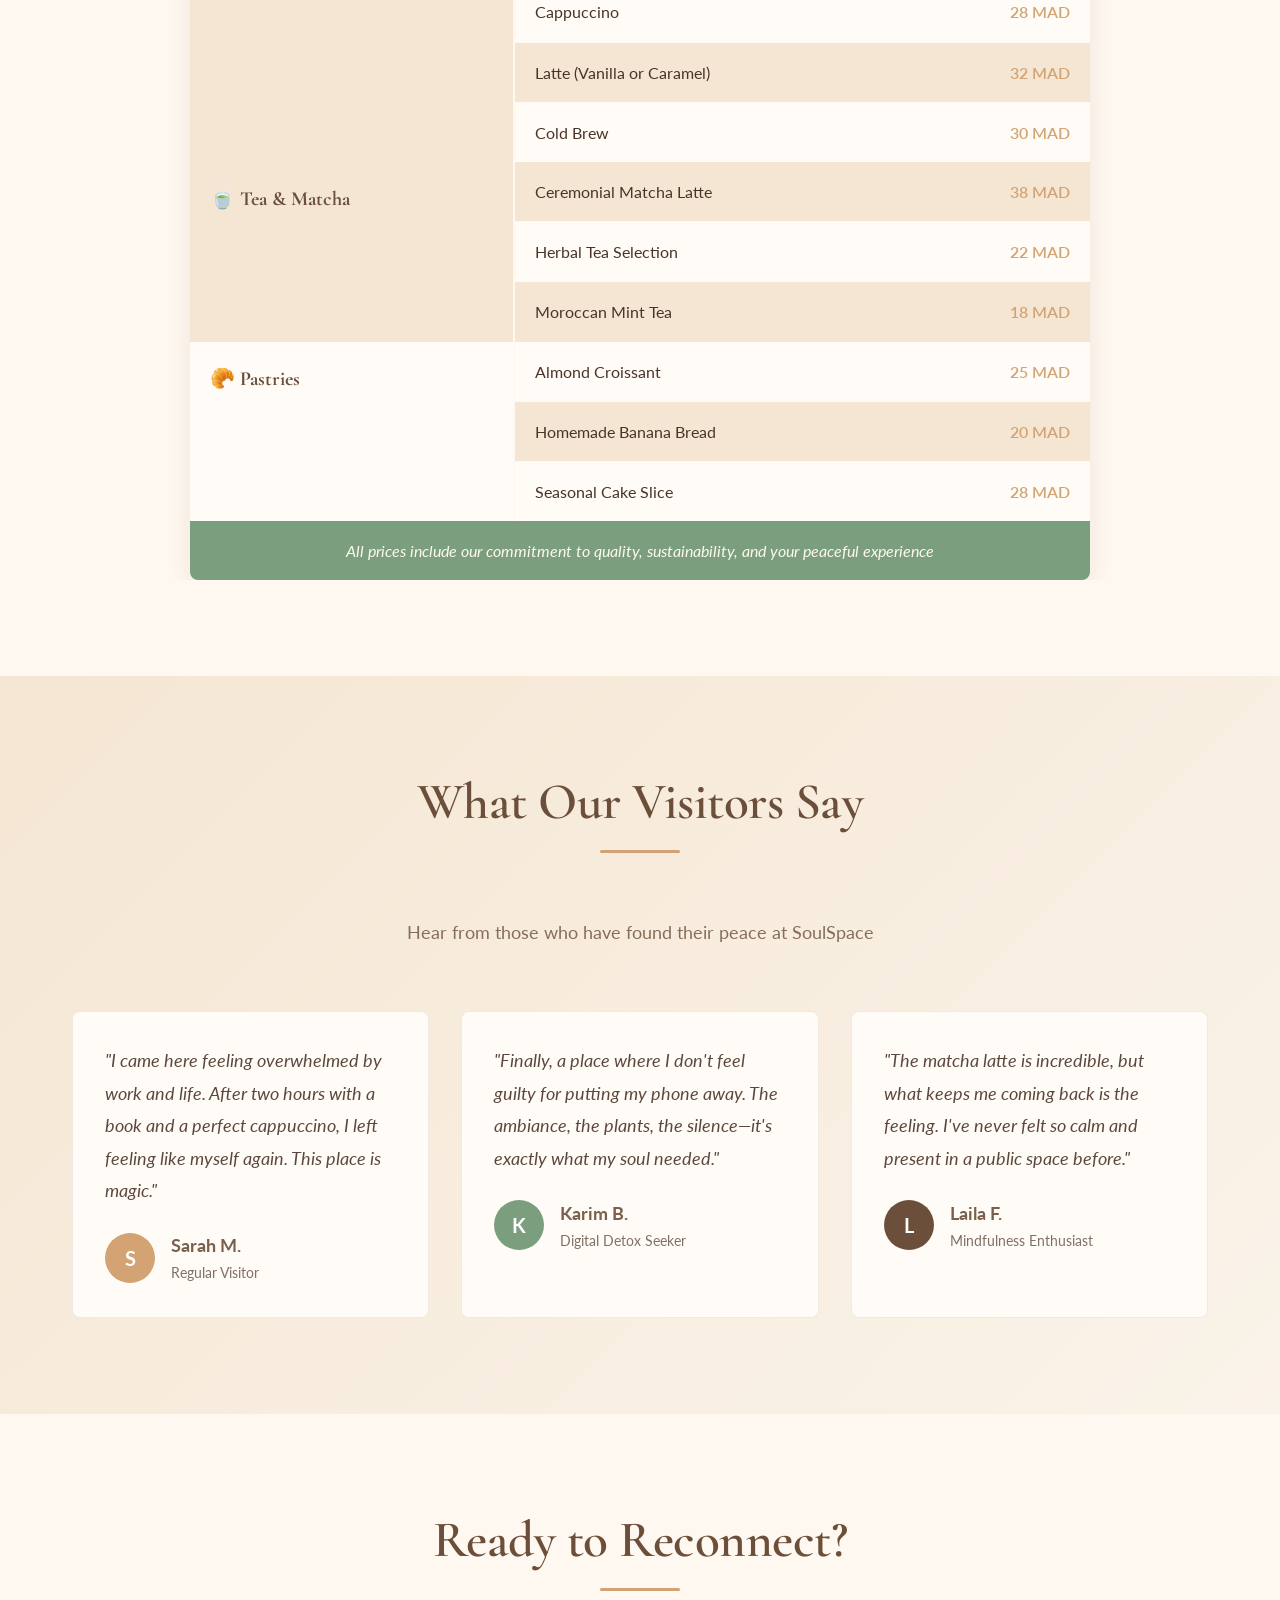
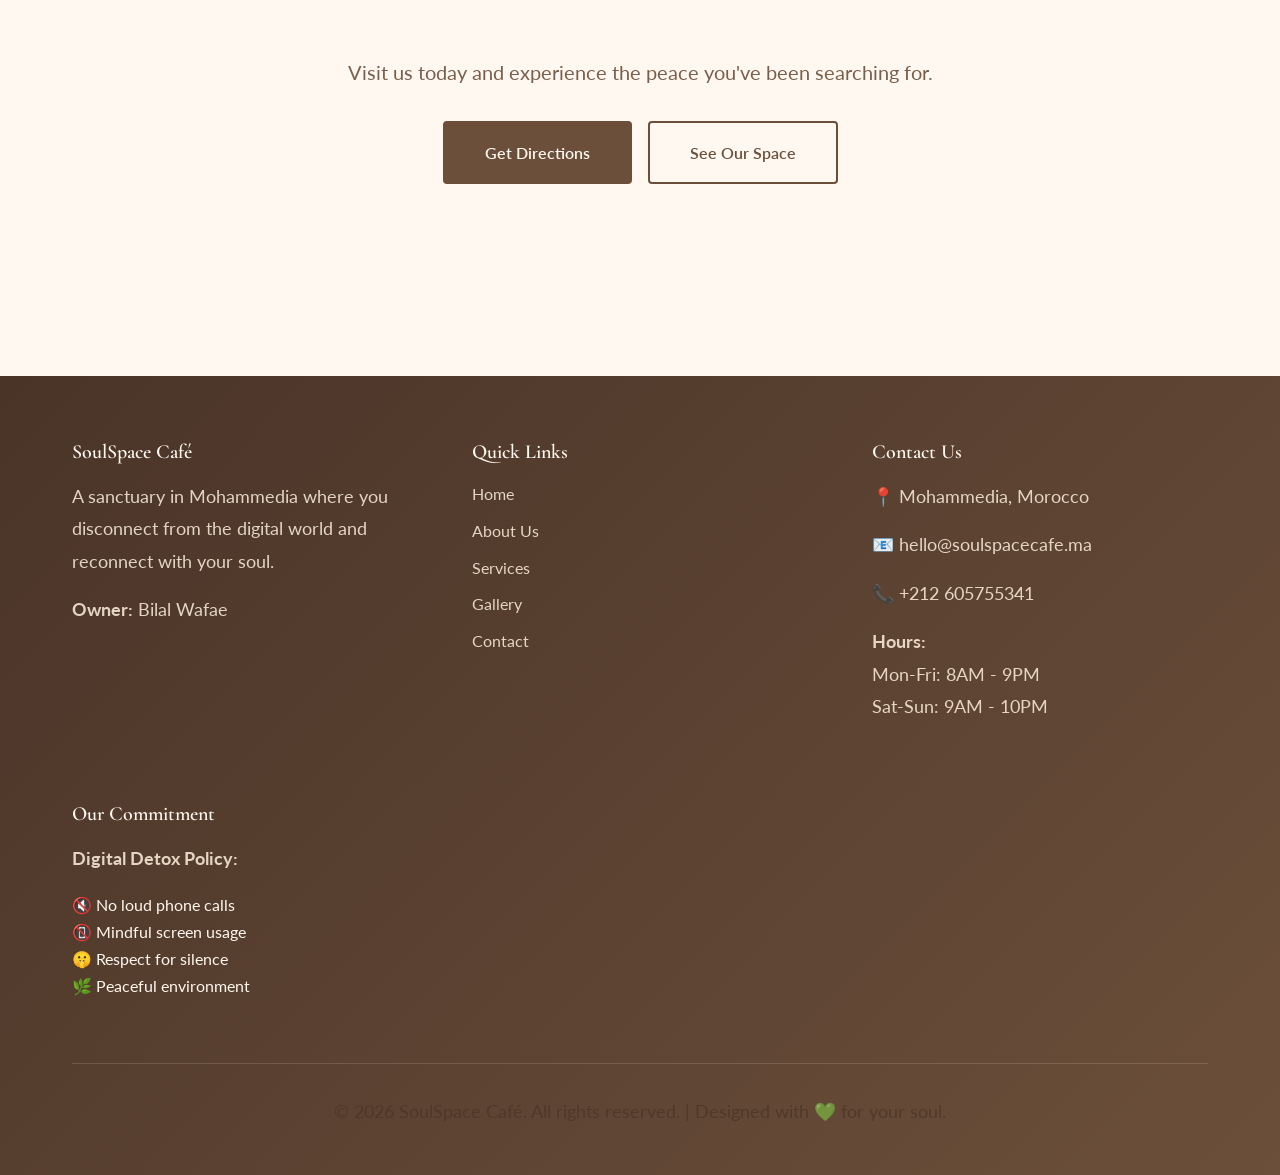
==== commit 1f2bb8df: "Fix image source path in index.html" ====
--- a/index.html
+++ b/index.html
@@ -109,7 +109,7 @@
 
         <!-- Philosophy Image -->
         <div class="reveal" style="animation-delay: 0.2s;">
-          <img src="images/philosophy-cozy-corner.jpg" alt="Cozy reading corner with books and warm lighting"
+          <img src="philosophy-cozy-corner.jpg" alt="Cozy reading corner with books and warm lighting"
             class="img-responsive img-rounded img-shadow" loading="lazy">
         </div>
       </div>
@@ -503,4 +503,4 @@
   </script>
 </body>
 
-</html>+</html>
